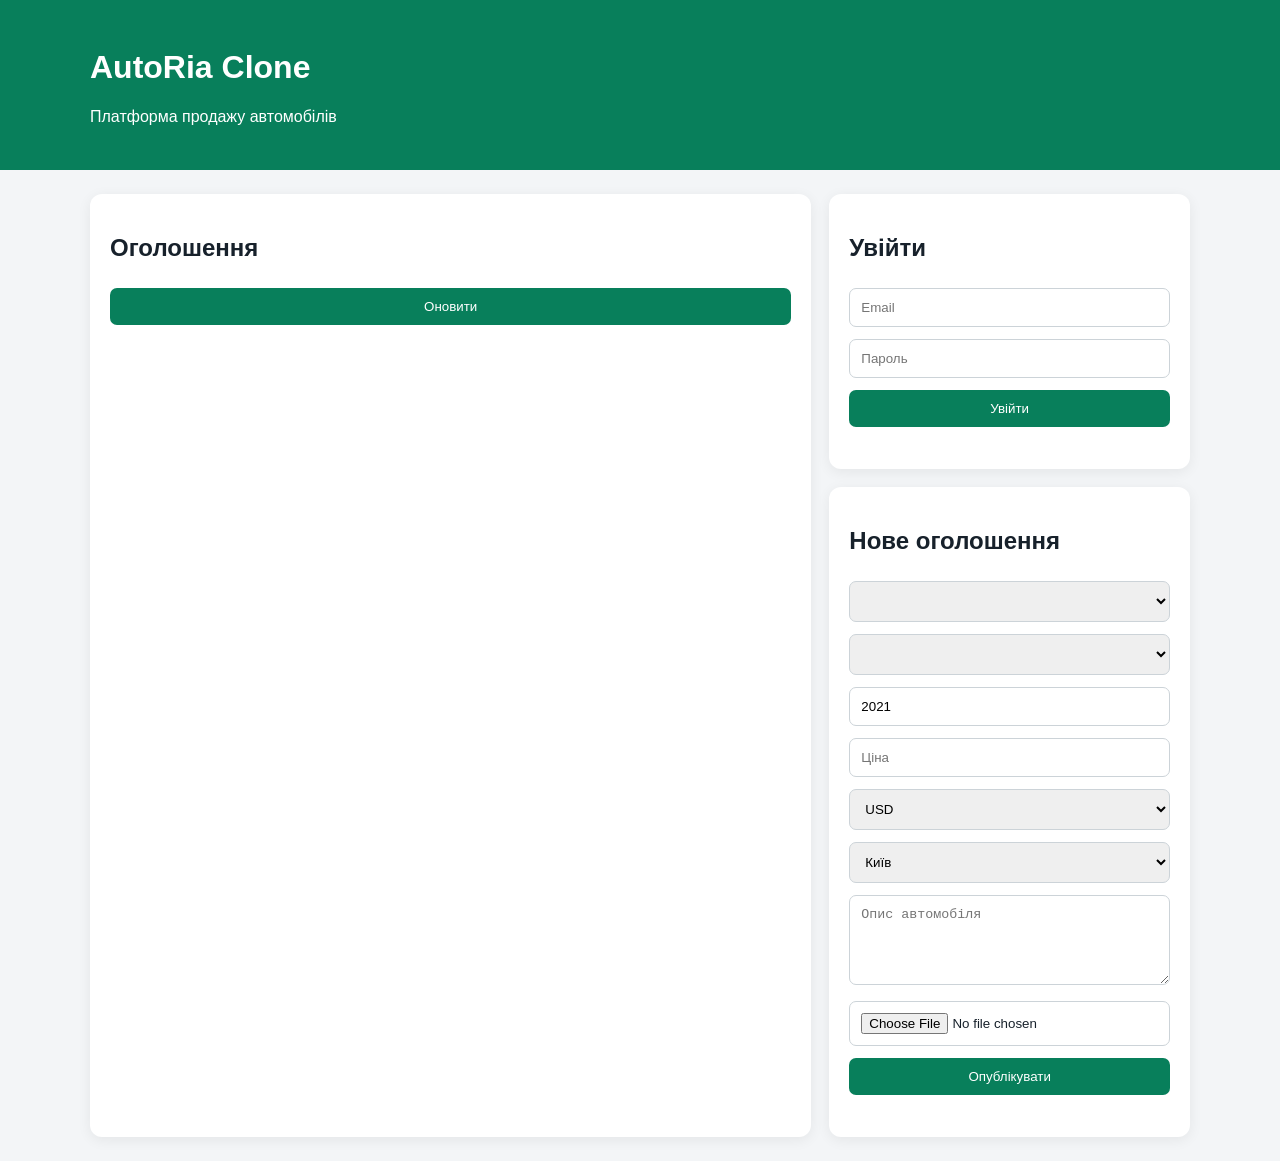
==== backend/src/main/resources/static/index.html @ fccc6e96 "Commit" ====
<!doctype html>
<html lang="uk">
<head>
    <meta charset="UTF-8">
    <meta name="viewport" content="width=device-width,initial-scale=1">
    <title>AutoRia Clone</title>
    <link rel="stylesheet" href="style.css">
</head>
<body>
<header>
    <h1>AutoRia Clone</h1>
    <p>Платформа продажу автомобілів</p>
</header>

<main>
    <section class="panel">
        <h2>Оголошення</h2>
        <button onclick="loadAds()">Оновити</button>
        <div id="ads"></div>
    </section>

    <section class="panel">
        <h2>Увійти</h2>
        <input id="email" type="email" placeholder="Email">
        <input id="password" type="password" placeholder="Пароль">
        <button onclick="login()">Увійти</button>
        <p id="session"></p>
    </section>

    <section class="panel">
        <h2>Нове оголошення</h2>
        <select id="brandId" onchange="updateModels()"></select>
        <select id="modelId"></select>
        <input id="year" type="number" value="2021" placeholder="Рік випуску">
        <input id="price" type="number" placeholder="Ціна">
        <select id="currency">
            <option value="USD">USD</option>
            <option value="EUR">EUR</option>
            <option value="UAH">UAH</option>
        </select>
        <select id="region">
            <option value="KYIV">Київ</option>
            <option value="LVIV">Львів</option>
            <option value="ODESA">Одеса</option>
            <option value="KHARKIV">Харків</option>
            <option value="DNIPRO">Дніпро</option>
        </select>
        <textarea id="description" placeholder="Опис автомобіля"></textarea>
        <input id="image" type="file" accept="image/jpeg,image/png,image/webp">
        <button onclick="createAd()">Опублікувати</button>
        <p id="result"></p>
    </section>
</main>

<script src="app.js"></script>
</body>
</html>
---- backend/src/main/resources/static/style.css ----
*{box-sizing:border-box}body{margin:0;background:#f3f5f7;color:#17212b;font:16px Arial}header{background:#087f5b;color:white;padding:28px calc((100% - 1100px)/2)}main{max-width:1100px;margin:24px auto;display:grid;grid-template-columns:2fr 1fr;gap:18px}.panel{background:white;border-radius:12px;padding:20px;box-shadow:0 3px 14px #0001}.panel:first-child{grid-row:span 2}input,select,textarea,button{width:100%;margin:6px 0;padding:11px;border:1px solid #ccd3d8;border-radius:7px}textarea{min-height:90px}button{background:#087f5b;color:white;border:0;cursor:pointer}.ad{border-bottom:1px solid #e6eaed;padding:14px 0}.ad img{width:150px;height:100px;object-fit:cover;border-radius:8px;float:right}@media(max-width:750px){main{display:block;margin:10px}.panel{margin:12px 0}header{padding:20px}}
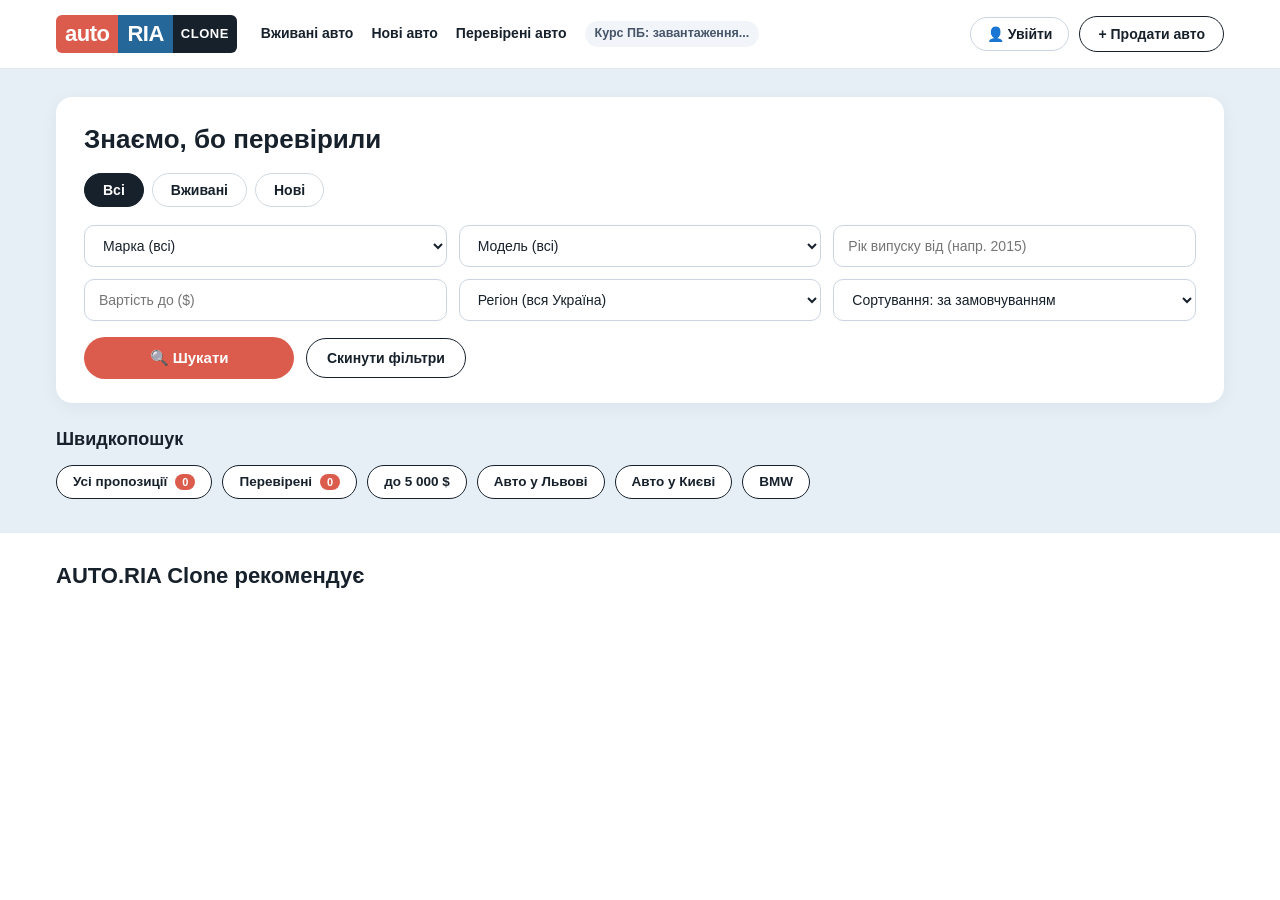
==== commit ad61b3d1: "AWS" ====
--- a/backend/src/main/resources/static/index.html
+++ b/backend/src/main/resources/static/index.html
@@ -3,41 +3,163 @@
 <head>
     <meta charset="UTF-8">
     <meta name="viewport" content="width=device-width,initial-scale=1">
-    <title>AutoRia Clone</title>
+    <title>AUTO.RIA Clone — продаж та купівля авто в Україні</title>
     <link rel="stylesheet" href="style.css">
 </head>
 <body>
-<header>
-    <h1>AutoRia Clone</h1>
-    <p>Платформа продажу автомобілів</p>
+<!-- Верхня навігаційна панель -->
+<header class="ria-navbar">
+    <div class="ria-container nav-inner">
+        <div class="nav-left">
+            <a href="#" class="brand-logo" onclick="resetFilters();return false;">
+                <span class="logo-auto">auto</span><span class="logo-ria">RIA</span><span class="logo-clone">CLONE</span>
+            </a>
+            <nav class="nav-links">
+                <a href="#catalog" onclick="setCondition('ALL')">Вживані авто</a>
+                <a href="#catalog" onclick="setCondition('NEW')">Нові авто</a>
+                <a href="#catalog" onclick="filterVerified()">Перевірені авто</a>
+                <span class="nav-rates" id="headerRates">Курс ПБ: завантаження...</span>
+            </nav>
+        </div>
+
+        <div class="nav-right">
+            <span id="userBadge" class="user-badge" style="display:none"></span>
+            <button id="authOpenBtn" class="btn-outline" onclick="openAuthModal('login')">👤 Увійти</button>
+            <button id="logoutBtn" class="btn-outline" onclick="logout()" style="display:none">Вийти</button>
+            <button class="btn-sell" onclick="handleSellClick()">+ Продати авто</button>
+        </div>
+    </div>
 </header>
 
-<main>
-    <section class="panel">
-        <h2>Оголошення</h2>
-        <button onclick="loadAds()">Оновити</button>
-        <div id="ads"></div>
-    </section>
+<!-- Блок пошуку "Знаємо, бо перевірили" -->
+<section class="search-hero">
+    <div class="ria-container">
+        <div class="search-card">
+            <h1>Знаємо, бо перевірили</h1>
 
-    <section class="panel">
-        <h2>Увійти</h2>
-        <input id="email" type="email" placeholder="Email">
-        <input id="password" type="password" placeholder="Пароль">
-        <button onclick="login()">Увійти</button>
-        <p id="session"></p>
-    </section>
+            <div class="condition-tabs">
+                <button type="button" class="cond-tab active" data-cond="ALL" onclick="setCondition('ALL', this)">Всі</button>
+                <button type="button" class="cond-tab" data-cond="USED" onclick="setCondition('USED', this)">Вживані</button>
+                <button type="button" class="cond-tab" data-cond="NEW" onclick="setCondition('NEW', this)">Нові</button>
+            </div>
 
-    <section class="panel">
-        <h2>Нове оголошення</h2>
+            <div class="search-grid">
+                <select id="filterBrand" onchange="updateFilterModels()">
+                    <option value="">Марка (всі)</option>
+                </select>
+
+                <select id="filterModel">
+                    <option value="">Модель (всі)</option>
+                </select>
+
+                <input id="filterYearFrom" type="number" placeholder="Рік випуску від (напр. 2015)">
+
+                <input id="filterMaxPrice" type="number" placeholder="Вартість до ($)">
+
+                <select id="filterRegion">
+                    <option value="">Регіон (вся Україна)</option>
+                    <option value="KYIV">Київ</option>
+                    <option value="LVIV">Львів</option>
+                    <option value="ODESA">Одеса</option>
+                    <option value="KHARKIV">Харків</option>
+                    <option value="DNIPRO">Дніпро</option>
+                </select>
+
+                <select id="filterSort" onchange="applyFilters()">
+                    <option value="NEWEST">Сортування: за замовчуванням</option>
+                    <option value="PRICE_ASC">Від дешевших до дорожчих</option>
+                    <option value="PRICE_DESC">Від дорожчих до дешевших</option>
+                    <option value="YEAR_DESC">Новіші за роком</option>
+                </select>
+            </div>
+
+            <div class="search-actions">
+                <button type="button" class="btn-search-red" onclick="applyFilters()">🔍 Шукати</button>
+                <button type="button" class="btn-reset" onclick="resetFilters()">Скинути фільтри</button>
+            </div>
+        </div>
+
+        <!-- Швидкопошук -->
+        <div class="quick-search">
+            <h3>Швидкопошук</h3>
+            <div class="quick-pills">
+                <button type="button" class="q-pill" onclick="applyQuickFilter('ALL')">
+                    Усі пропозиції <span class="q-badge" id="totalCountBadge">0</span>
+                </button>
+                <button type="button" class="q-pill" onclick="applyQuickFilter('VERIFIED')">
+                    Перевірені <span class="q-badge" id="verifiedCountBadge">0</span>
+                </button>
+                <button type="button" class="q-pill" onclick="applyQuickFilter('UNDER_5000')">до 5 000 $</button>
+                <button type="button" class="q-pill" onclick="applyQuickFilter('LVIV')">Авто у Львові</button>
+                <button type="button" class="q-pill" onclick="applyQuickFilter('KYIV')">Авто у Києві</button>
+                <button type="button" class="q-pill" onclick="applyQuickFilter('BMW')">BMW</button>
+            </div>
+        </div>
+    </div>
+</section>
+
+<!-- Стрічка оголошень -->
+<main id="catalog" class="ria-container catalog-section">
+    <div class="feed-header">
+        <div class="feed-title-wrap">
+            <h2>AUTO.RIA Clone рекомендує</h2>
+        </div>
+    </div>
+
+    <div id="ads"></div>
+</main>
+
+<!-- Модальне вікно: Вхід / Реєстрація -->
+<div id="authModal" class="modal-backdrop" style="display:none" onclick="closeModalOnBackdrop(event, 'authModal')">
+    <div class="modal-box">
+        <button class="modal-close" onclick="closeModal('authModal')">✕</button>
+        <h2 id="authTitle">Вхід в особистий кабінет</h2>
+
+        <div id="loginForm">
+            <input id="email" type="email" placeholder="Email">
+            <input id="password" type="password" placeholder="Пароль">
+            <button onclick="login()">Увійти</button>
+            <p class="modal-switch">
+                Немає акаунта? <a href="#" onclick="switchAuth('register');return false;">Реєстрація</a>
+            </p>
+        </div>
+
+        <div id="registerForm" style="display:none">
+            <input id="regName" type="text" placeholder="Ім'я">
+            <input id="regEmail" type="email" placeholder="Email">
+            <input id="regPhone" type="text" placeholder="Телефон (напр. +380991234567)">
+            <input id="regPassword" type="password" placeholder="Пароль">
+            <select id="regRole">
+                <option value="SELLER">Продавець (SELLER)</option>
+                <option value="BUYER">Покупець (BUYER)</option>
+            </select>
+            <button onclick="register()">Зареєструватися</button>
+            <p class="modal-switch">
+                Вже є акаунт? <a href="#" onclick="switchAuth('login');return false;">Увійти</a>
+            </p>
+        </div>
+
+        <p id="session" class="form-msg"></p>
+    </div>
+</div>
+
+<!-- Модальне вікно: Додати оголошення -->
+<div id="sellModal" class="modal-backdrop" style="display:none" onclick="closeModalOnBackdrop(event, 'sellModal')">
+    <div class="modal-box">
+        <button class="modal-close" onclick="closeModal('sellModal')">✕</button>
+        <h2>Додати оголошення про продаж</h2>
+
         <select id="brandId" onchange="updateModels()"></select>
         <select id="modelId"></select>
         <input id="year" type="number" value="2021" placeholder="Рік випуску">
-        <input id="price" type="number" placeholder="Ціна">
-        <select id="currency">
-            <option value="USD">USD</option>
-            <option value="EUR">EUR</option>
-            <option value="UAH">UAH</option>
-        </select>
+        <div class="two-cols">
+            <input id="price" type="number" placeholder="Ціна">
+            <select id="currency">
+                <option value="USD">USD ($)</option>
+                <option value="EUR">EUR (€)</option>
+                <option value="UAH">UAH (грн)</option>
+            </select>
+        </div>
         <select id="region">
             <option value="KYIV">Київ</option>
             <option value="LVIV">Львів</option>
@@ -45,12 +167,12 @@
             <option value="KHARKIV">Харків</option>
             <option value="DNIPRO">Дніпро</option>
         </select>
-        <textarea id="description" placeholder="Опис автомобіля"></textarea>
+        <textarea id="description" placeholder="Опис автомобіля (пробіг, стан, комплектація...)"></textarea>
         <input id="image" type="file" accept="image/jpeg,image/png,image/webp">
-        <button onclick="createAd()">Опублікувати</button>
-        <p id="result"></p>
-    </section>
-</main>
+        <button class="btn-search-red" onclick="createAd()">Опублікувати оголошення</button>
+        <p id="result" class="form-msg"></p>
+    </div>
+</div>
 
 <script src="app.js"></script>
 </body>
--- a/backend/src/main/resources/static/style.css
+++ b/backend/src/main/resources/static/style.css
@@ -1 +1,686 @@
-*{box-sizing:border-box}body{margin:0;background:#f3f5f7;color:#17212b;font:16px Arial}header{background:#087f5b;color:white;padding:28px calc((100% - 1100px)/2)}main{max-width:1100px;margin:24px auto;display:grid;grid-template-columns:2fr 1fr;gap:18px}.panel{background:white;border-radius:12px;padding:20px;box-shadow:0 3px 14px #0001}.panel:first-child{grid-row:span 2}input,select,textarea,button{width:100%;margin:6px 0;padding:11px;border:1px solid #ccd3d8;border-radius:7px}textarea{min-height:90px}button{background:#087f5b;color:white;border:0;cursor:pointer}.ad{border-bottom:1px solid #e6eaed;padding:14px 0}.ad img{width:150px;height:100px;object-fit:cover;border-radius:8px;float:right}@media(max-width:750px){main{display:block;margin:10px}.panel{margin:12px 0}header{padding:20px}}
+* {
+    box-sizing: border-box;
+}
+
+body {
+    margin: 0;
+    background: #ffffff;
+    color: #17212b;
+    font: 15px/1.4 -apple-system, BlinkMacSystemFont, "Segoe UI", Roboto, Arial, sans-serif;
+}
+
+.ria-container {
+    max-width: 1200px;
+    margin: 0 auto;
+    padding: 0 16px;
+}
+
+/* Верхня навігаційна панель */
+.ria-navbar {
+    background: #ffffff;
+    border-bottom: 1px solid #e5e9ef;
+    position: sticky;
+    top: 0;
+    z-index: 50;
+}
+
+.nav-inner {
+    height: 68px;
+    display: flex;
+    align-items: center;
+    justify-content: space-between;
+    gap: 16px;
+}
+
+.nav-left {
+    display: flex;
+    align-items: center;
+    gap: 24px;
+}
+
+.brand-logo {
+    display: inline-flex;
+    text-decoration: none;
+    font-size: 22px;
+    font-weight: 900;
+    border-radius: 6px;
+    overflow: hidden;
+    letter-spacing: -0.5px;
+}
+
+.logo-auto {
+    background: #db5c4c;
+    color: #ffffff;
+    padding: 4px 9px;
+}
+
+.logo-ria {
+    background: #256799;
+    color: #ffffff;
+    padding: 4px 9px;
+}
+
+.nav-links {
+    display: flex;
+    align-items: center;
+    gap: 18px;
+}
+
+.nav-links a {
+    text-decoration: none;
+    color: #17212b;
+    font-weight: 600;
+    font-size: 14px;
+}
+
+.nav-links a:hover {
+    color: #db5c4c;
+}
+
+.nav-rates {
+    font-size: 12.5px;
+    color: #475569;
+    background: #f1f5f9;
+    padding: 4px 10px;
+    border-radius: 999px;
+    font-weight: 600;
+}
+
+.nav-right {
+    display: flex;
+    align-items: center;
+    gap: 10px;
+}
+
+.user-badge {
+    font-size: 13px;
+    font-weight: 600;
+    color: #087f5b;
+    background: #ecfdf5;
+    padding: 6px 12px;
+    border-radius: 999px;
+}
+
+.btn-outline {
+    width: auto;
+    margin: 0;
+    padding: 8px 16px;
+    background: #ffffff;
+    color: #17212b;
+    border: 1px solid #cbd5e1;
+    border-radius: 999px;
+    font-size: 14px;
+    font-weight: 600;
+    cursor: pointer;
+}
+
+.btn-outline:hover {
+    border-color: #17212b;
+    background: #f8fafc;
+}
+
+.btn-sell {
+    width: auto;
+    margin: 0;
+    padding: 9px 18px;
+    background: #ffffff;
+    color: #17212b;
+    border: 1.5px solid #17212b;
+    border-radius: 999px;
+    font-size: 14px;
+    font-weight: 700;
+    cursor: pointer;
+}
+
+.btn-sell:hover {
+    background: #17212b;
+    color: #ffffff;
+}
+
+/* Блок пошуку "Знаємо, бо перевірили" */
+.search-hero {
+    background: #e6eff6;
+    padding: 28px 0 34px;
+}
+
+.search-card {
+    background: #ffffff;
+    border-radius: 16px;
+    padding: 24px 28px;
+    box-shadow: 0 4px 18px rgba(15, 23, 42, 0.05);
+}
+
+.search-card h1 {
+    margin: 0 0 16px;
+    font-size: 26px;
+    font-weight: 800;
+    color: #17212b;
+}
+
+.condition-tabs {
+    display: flex;
+    gap: 8px;
+    margin-bottom: 18px;
+}
+
+.cond-tab {
+    width: auto;
+    margin: 0;
+    padding: 8px 18px;
+    border-radius: 999px;
+    border: 1px solid #d1d9e0;
+    background: #ffffff;
+    color: #17212b;
+    font-size: 14px;
+    font-weight: 600;
+    cursor: pointer;
+}
+
+.cond-tab.active {
+    background: #17212b;
+    color: #ffffff;
+    border-color: #17212b;
+}
+
+.search-grid {
+    display: grid;
+    grid-template-columns: repeat(3, 1fr);
+    gap: 12px;
+}
+
+input,
+select,
+textarea {
+    width: 100%;
+    margin: 0;
+    padding: 11px 14px;
+    border: 1px solid #cbd5e1;
+    border-radius: 10px;
+    font-size: 14px;
+    font-family: inherit;
+    background: #ffffff;
+    color: #17212b;
+}
+
+input:focus,
+select:focus,
+textarea:focus {
+    outline: none;
+    border-color: #256799;
+    box-shadow: 0 0 0 3px rgba(37, 103, 153, 0.12);
+}
+
+.search-actions {
+    display: flex;
+    align-items: center;
+    gap: 12px;
+    margin-top: 16px;
+}
+
+.btn-search-red {
+    width: auto;
+    min-width: 210px;
+    margin: 0;
+    padding: 12px 24px;
+    background: #db5c4c;
+    color: #ffffff;
+    border: 0;
+    border-radius: 999px;
+    font-size: 15px;
+    font-weight: 700;
+    cursor: pointer;
+}
+
+.btn-search-red:hover {
+    background: #c84b3b;
+}
+
+.btn-reset {
+    width: auto;
+    margin: 0;
+    padding: 11px 20px;
+    background: #ffffff;
+    color: #17212b;
+    border: 1px solid #17212b;
+    border-radius: 999px;
+    font-size: 14px;
+    font-weight: 600;
+    cursor: pointer;
+}
+
+.btn-reset:hover {
+    background: #f1f5f9;
+}
+
+/* Швидкопошук */
+.quick-search {
+    margin-top: 24px;
+}
+
+.quick-search h3 {
+    margin: 0 0 12px;
+    font-size: 18px;
+    font-weight: 800;
+}
+
+.quick-pills {
+    display: flex;
+    flex-wrap: wrap;
+    gap: 10px;
+}
+
+.q-pill {
+    width: auto;
+    margin: 0;
+    padding: 8px 16px;
+    background: #ffffff;
+    color: #17212b;
+    border: 1px solid #17212b;
+    border-radius: 999px;
+    font-size: 13.5px;
+    font-weight: 600;
+    display: inline-flex;
+    align-items: center;
+    gap: 8px;
+    cursor: pointer;
+}
+
+.q-pill:hover {
+    background: #f8fafc;
+}
+
+.q-badge {
+    background: #db5c4c;
+    color: #ffffff;
+    font-size: 11px;
+    font-weight: 700;
+    padding: 2px 7px;
+    border-radius: 999px;
+}
+
+/* Секція оголошень */
+.catalog-section {
+    padding-top: 28px;
+    padding-bottom: 48px;
+}
+
+.feed-header {
+    display: flex;
+    align-items: center;
+    justify-content: space-between;
+    gap: 12px;
+    margin-bottom: 18px;
+}
+
+.feed-title-wrap {
+    display: flex;
+    align-items: center;
+    gap: 10px;
+}
+
+.feed-title-wrap h2 {
+    margin: 0;
+    font-size: 22px;
+    font-weight: 800;
+}
+
+.ai-pill {
+    background: #ffffff;
+    border: 1px solid #cbd5e1;
+    color: #475569;
+    font-size: 12px;
+    font-weight: 600;
+    padding: 3px 10px;
+    border-radius: 999px;
+}
+
+.btn-refresh {
+    width: auto;
+    margin: 0;
+    padding: 8px 16px;
+    background: #f1f5f9;
+    color: #17212b;
+    border: 1px solid #cbd5e1;
+    border-radius: 999px;
+    font-size: 13.5px;
+    font-weight: 600;
+    cursor: pointer;
+}
+
+.btn-refresh:hover {
+    background: #e2e8f0;
+}
+
+/* Сітка 3 картки в ряд */
+#ads {
+    display: grid;
+    grid-template-columns: repeat(3, 1fr);
+    gap: 20px;
+}
+
+.ria-card {
+    background: #ffffff;
+    border-radius: 12px;
+    overflow: hidden;
+    border: 1px solid #e5e9ef;
+    box-shadow: 0 2px 10px rgba(0, 0, 0, 0.04);
+    display: flex;
+    flex-direction: column;
+    transition: transform 0.18s ease, box-shadow 0.18s ease;
+}
+
+.ria-card:hover {
+    transform: translateY(-3px);
+    box-shadow: 0 12px 26px rgba(0, 0, 0, 0.09);
+}
+
+.ria-photo-box {
+    position: relative;
+    width: 100%;
+    height: 220px;
+    background: linear-gradient(135deg, #e2e8f0 0%, #cbd5e1 100%);
+    overflow: hidden;
+}
+
+.ria-photo-box img {
+    width: 100%;
+    height: 100%;
+    object-fit: cover;
+    display: block;
+}
+
+.ria-no-photo {
+    width: 100%;
+    height: 100%;
+    display: flex;
+    flex-direction: column;
+    align-items: center;
+    justify-content: center;
+    color: #475569;
+    font-weight: 700;
+    font-size: 17px;
+    gap: 4px;
+}
+
+.ria-no-photo span {
+    font-size: 12px;
+    font-weight: 500;
+    color: #64748b;
+}
+
+.ria-watermark {
+    position: absolute;
+    top: 10px;
+    right: 10px;
+    display: flex;
+    border-radius: 4px;
+    overflow: hidden;
+    font-size: 11px;
+    font-weight: 800;
+    box-shadow: 0 2px 6px rgba(0, 0, 0, 0.25);
+}
+
+.ria-watermark .w-auto {
+    background: #db5c4c;
+    color: #fff;
+    padding: 2px 6px;
+}
+
+.ria-watermark .w-ria {
+    background: #256799;
+    color: #fff;
+    padding: 2px 6px;
+}
+
+.ria-photo-bottom {
+    position: absolute;
+    left: 10px;
+    right: 10px;
+    bottom: 10px;
+    display: flex;
+    align-items: center;
+    justify-content: space-between;
+    gap: 6px;
+}
+
+.ria-badges-left {
+    display: flex;
+    align-items: center;
+    gap: 6px;
+    flex-wrap: wrap;
+}
+
+.ria-vin-badge {
+    background: rgba(24, 32, 42, 0.88);
+    color: #ffffff;
+    font-size: 11px;
+    font-weight: 600;
+    padding: 4px 8px;
+    border-radius: 6px;
+}
+
+.ria-vin-badge.warn {
+    background: rgba(180, 83, 9, 0.92);
+}
+
+.ria-plate {
+    display: inline-flex;
+    align-items: stretch;
+    background: #ffffff;
+    border: 1px solid #cbd5e1;
+    border-radius: 4px;
+    overflow: hidden;
+    font-size: 11px;
+    font-weight: 800;
+    color: #111827;
+}
+
+.ria-plate-ua {
+    background: #1d63b8;
+    color: #ffffff;
+    font-size: 8px;
+    font-weight: 700;
+    padding: 2px 3px;
+    display: flex;
+    align-items: flex-end;
+}
+
+.ria-plate-num {
+    padding: 2px 6px;
+}
+
+.ria-fav-btn {
+    width: 36px;
+    height: 36px;
+    margin: 0;
+    padding: 0;
+    border: 0;
+    border-radius: 50%;
+    background: #ffffff;
+    color: #1e293b;
+    font-size: 18px;
+    display: flex;
+    align-items: center;
+    justify-content: center;
+    box-shadow: 0 2px 8px rgba(0, 0, 0, 0.18);
+    cursor: pointer;
+}
+
+.ria-fav-btn.liked {
+    color: #db5c4c;
+}
+
+.ria-content {
+    padding: 16px;
+    display: flex;
+    flex-direction: column;
+    flex: 1;
+}
+
+.ria-title {
+    margin: 0 0 6px;
+    font-size: 18px;
+    font-weight: 700;
+    color: #17212b;
+}
+
+.ria-price-row {
+    display: flex;
+    align-items: baseline;
+    flex-wrap: wrap;
+    gap: 6px;
+    margin-bottom: 12px;
+}
+
+.ria-price-usd {
+    font-size: 20px;
+    font-weight: 800;
+    color: #3c9806;
+}
+
+.ria-price-sep {
+    color: #94a3b8;
+    font-weight: 700;
+}
+
+.ria-price-uah {
+    font-size: 14px;
+    font-weight: 600;
+    color: #334155;
+}
+
+.ria-price-eur {
+    font-size: 12.5px;
+    color: #64748b;
+}
+
+.ria-specs {
+    display: grid;
+    grid-template-columns: 1fr 1fr;
+    gap: 8px 10px;
+    font-size: 13px;
+    color: #334155;
+    margin-bottom: 10px;
+}
+
+.ria-spec-item {
+    display: flex;
+    align-items: center;
+    gap: 6px;
+    white-space: nowrap;
+    overflow: hidden;
+    text-overflow: ellipsis;
+}
+
+.ria-desc-line {
+    font-size: 13px;
+    color: #64748b;
+    margin: 2px 0 12px;
+    display: -webkit-box;
+    -webkit-line-clamp: 2;
+    -webkit-box-orient: vertical;
+    overflow: hidden;
+}
+
+.ria-time {
+    margin-top: auto;
+    font-size: 12px;
+    color: #8c96a0;
+}
+
+/* Модальні вікна */
+.modal-backdrop {
+    position: fixed;
+    inset: 0;
+    background: rgba(15, 23, 42, 0.55);
+    display: flex;
+    align-items: center;
+    justify-content: center;
+    padding: 16px;
+    z-index: 100;
+}
+
+.modal-box {
+    position: relative;
+    width: 100%;
+    max-width: 440px;
+    background: #ffffff;
+    border-radius: 16px;
+    padding: 26px;
+    box-shadow: 0 20px 45px rgba(0, 0, 0, 0.22);
+    display: flex;
+    flex-direction: column;
+    gap: 10px;
+}
+
+.modal-box h2 {
+    margin: 0 0 8px;
+    font-size: 20px;
+}
+
+.modal-box button:not(.modal-close):not(.btn-search-red) {
+    width: 100%;
+    padding: 11px;
+    background: #256799;
+    color: #ffffff;
+    border: 0;
+    border-radius: 10px;
+    font-size: 15px;
+    font-weight: 700;
+    cursor: pointer;
+}
+
+.modal-box .btn-search-red {
+    width: 100%;
+}
+
+.modal-close {
+    position: absolute;
+    top: 14px;
+    right: 14px;
+    width: 32px;
+    height: 32px;
+    border: 0;
+    border-radius: 50%;
+    background: #f1f5f9;
+    color: #475569;
+    font-size: 15px;
+    cursor: pointer;
+}
+
+.two-cols {
+    display: grid;
+    grid-template-columns: 1fr 1fr;
+    gap: 10px;
+}
+
+.modal-switch {
+    margin: 6px 0 0;
+    text-align: center;
+    font-size: 14px;
+}
+
+.modal-switch a {
+    color: #256799;
+    font-weight: 700;
+    text-decoration: none;
+}
+
+.form-msg {
+    margin: 4px 0 0;
+    font-size: 13.5px;
+    font-weight: 600;
+    color: #db5c4c;
+    text-align: center;
+}
+.logo-clone {
+    background: #17212b;
+    color: #ffffff;
+    padding: 4px 8px;
+    font-size: 13px;
+    letter-spacing: 0.5px;
+    display: flex;
+    align-items: center;
+}
+
+
